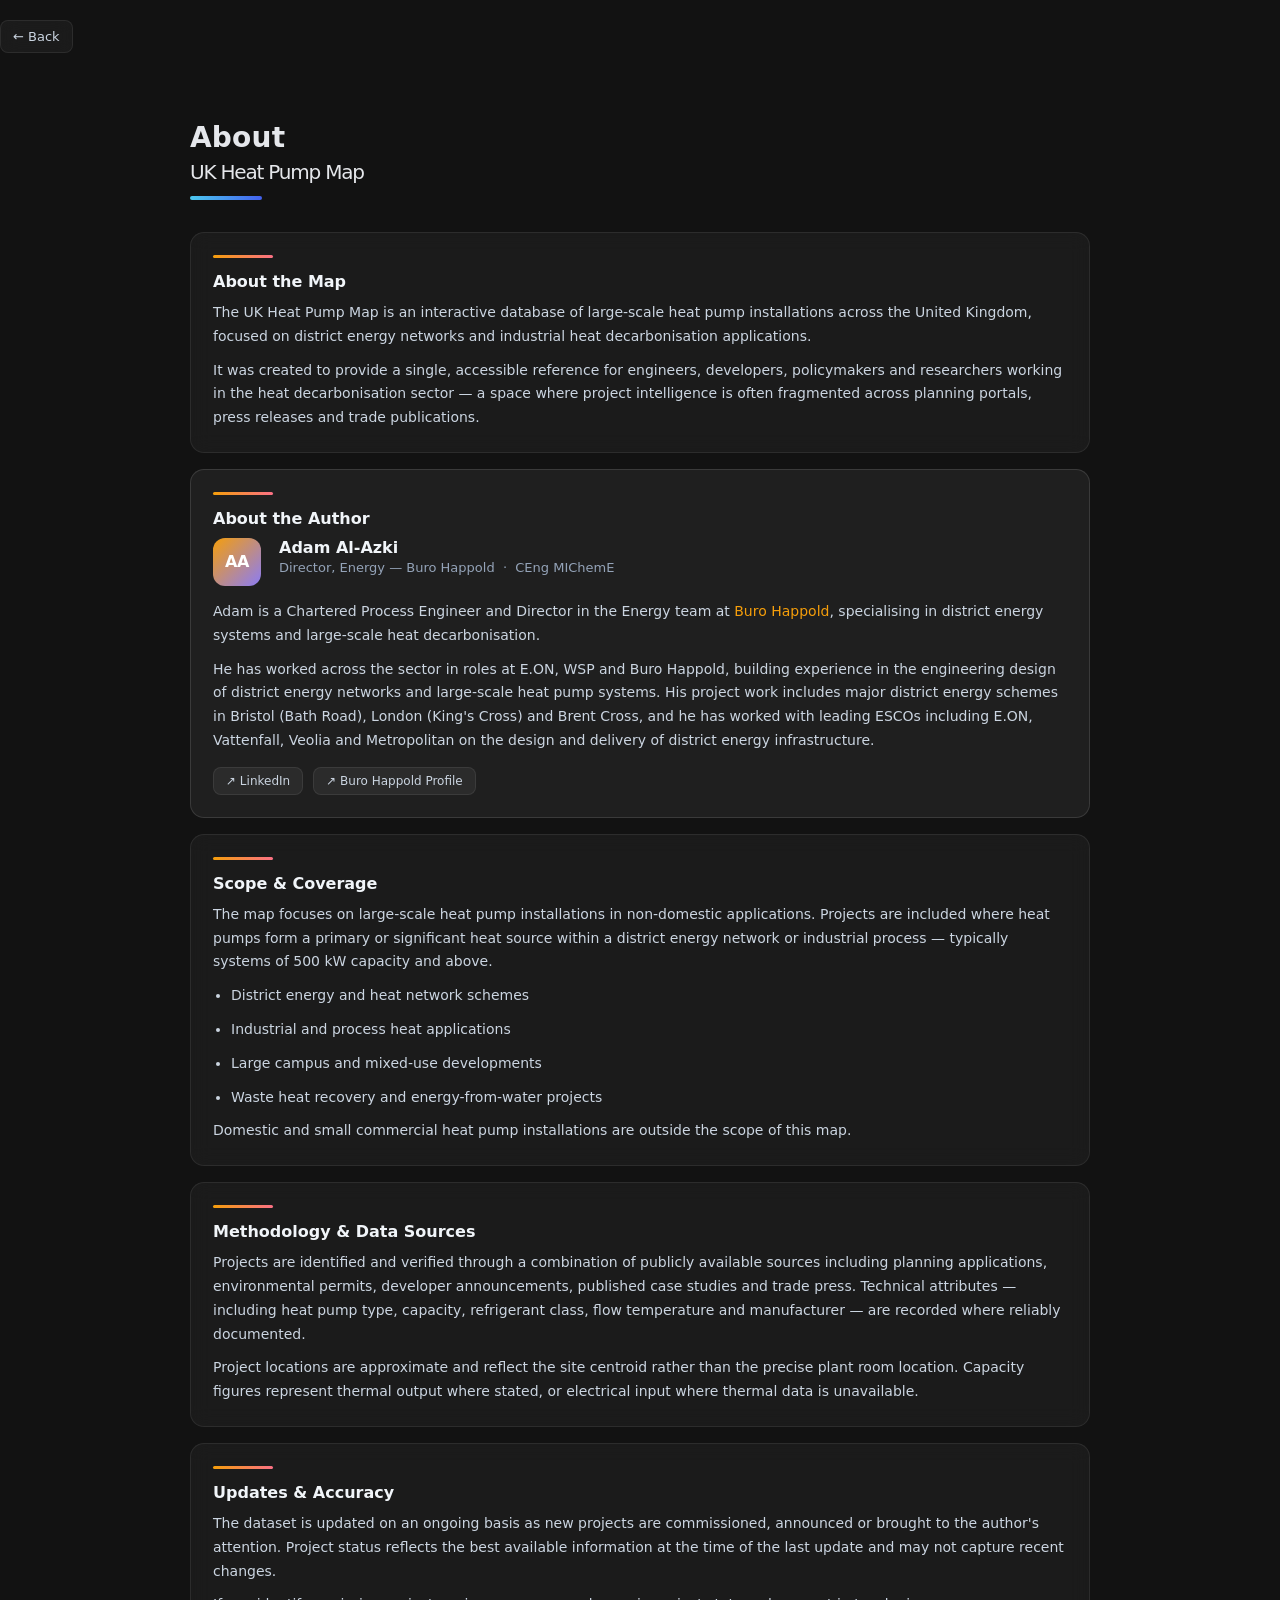
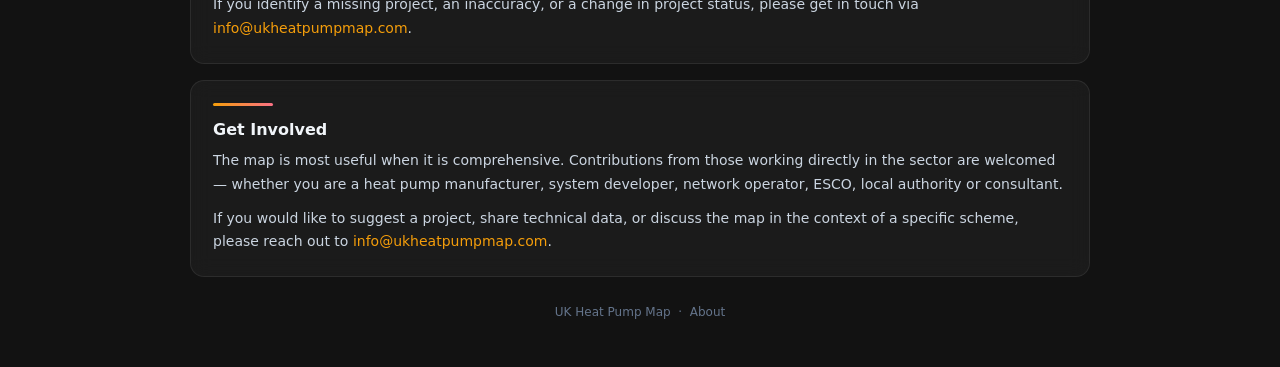
==== about.html @ 219054f7 "V1.1.9" ====
<!DOCTYPE html>
<html lang="en">
<head>
  <meta charset="UTF-8" />
  <meta name="viewport" content="width=device-width, initial-scale=1.0"/>
  <title>About | UK Heat Pump Map</title>
  <meta name="description" content="Learn about the UK Heat Pump Map, an interactive resource tracking large-scale heat pump projects for district heating and industrial decarbonisation across the UK." />

  <link rel="icon" type="image/svg+xml" href="favicon.svg">
  <link rel="stylesheet" href="style.css" />

  <style>
    body {
      margin: 0;
      font-family: system-ui, -apple-system, Segoe UI, Roboto, Arial, sans-serif;
      background: #121212;
      color: #e5e7eb;
    }

    .page {
      max-width: 900px;
      margin: 0 auto;
      padding: 48px 24px;
    }

    /* HEADER */
    .header {
      margin-bottom: 32px;
    }

    .title {
      font-size: 28px;
      font-weight: 600;
      letter-spacing: 0.2px;
      margin-bottom: 8px;
    }

    .subtitle {
      font-size: 14px;
      color: #94a3b8;
    }

    /* CARD */
    .card {
      background: rgba(255, 255, 255, 0.04);
      border: 1px solid rgba(255, 255, 255, 0.08);
      border-radius: 14px;
      padding: 22px 22px;
      margin-bottom: 16px;
      backdrop-filter: blur(10px);
      -webkit-backdrop-filter: blur(10px);
    }

    .card h2 {
      font-size: 16px;
      margin: 0 0 10px 0;
      color: #f1f5f9;
      font-weight: 600;
    }

    .card p,
    .card li {
      font-size: 14px;
      line-height: 1.7;
      color: #cbd5e1;
      margin: 0 0 10px 0;
    }

    .card p:last-child { margin-bottom: 0; }

    ul {
      padding-left: 18px;
      margin: 0;
    }

    ul li {
      margin-bottom: 6px;
    }

    /* ACCENT BAR */
    .accent {
      height: 3px;
      width: 60px;
      background: linear-gradient(90deg, #f59e0b, #fb7185);
      border-radius: 999px;
      margin-bottom: 14px;
    }

    /* AUTHOR CARD — slightly elevated */
    .card-author {
      background: rgba(255, 255, 255, 0.06);
      border-color: rgba(255, 255, 255, 0.12);
    }

    .author-meta {
      display: flex;
      align-items: flex-start;
      gap: 18px;
      margin-bottom: 14px;
    }

    .author-initials {
      width: 48px;
      height: 48px;
      border-radius: 12px;
      background: linear-gradient(135deg, #f59e0b, #8b7cf6);
      display: flex;
      align-items: center;
      justify-content: center;
      font-size: 16px;
      font-weight: 700;
      color: #fff;
      flex-shrink: 0;
      letter-spacing: -0.5px;
    }

    .author-info {
      flex: 1;
    }

    .author-name {
      font-size: 16px;
      font-weight: 600;
      color: #f1f5f9;
      margin: 0 0 3px 0;
    }

    .author-role {
      font-size: 13px;
      color: #94a3b8;
      margin: 0;
    }

    .author-links {
      display: flex;
      gap: 10px;
      margin-top: 14px;
      flex-wrap: wrap;
    }

    .author-link {
      display: inline-flex;
      align-items: center;
      gap: 6px;
      font-size: 12px;
      color: #cbd5e1;
      text-decoration: none;
      padding: 6px 12px;
      border-radius: 8px;
      background: rgba(255,255,255,0.05);
      border: 1px solid rgba(255,255,255,0.08);
      transition: all 0.2s ease;
    }

    .author-link:hover {
      background: rgba(245, 158, 11, 0.12);
      color: #f59e0b;
      border-color: rgba(245, 158, 11, 0.25);
      text-decoration: none;
    }

    /* ESCOs ROW */
    .esco-row {
      display: flex;
      flex-wrap: wrap;
      gap: 8px;
      margin-top: 10px;
    }

    .esco-tag {
      font-size: 12px;
      padding: 4px 10px;
      border-radius: 6px;
      background: rgba(255,255,255,0.05);
      border: 1px solid rgba(255,255,255,0.08);
      color: #94a3b8;
    }

    /* FOOTER */
    .footer {
      margin-top: 28px;
      font-size: 12px;
      color: #64748b;
      text-align: center;
    }

    a {
      color: #f59e0b;
      text-decoration: none;
    }

    a:hover {
      text-decoration: underline;
    }
  </style>
</head>

<body>

  <a href="javascript:history.back()" class="back-button">← Back</a>

  <div class="page">

    <!-- HEADER -->
    <div class="header">
      <div class="title">About</div>
      <h1 class="terms-title">UK Heat Pump Map</h1>
    </div>

    <!-- ABOUT THE MAP -->
    <div class="card">
      <div class="accent"></div>
      <h2>About the Map</h2>
      <p>
        The UK Heat Pump Map is an interactive database of large-scale heat pump installations
        across the United Kingdom, focused on district energy networks and industrial heat
        decarbonisation applications.
      </p>
      <p>
        It was created to provide a single, accessible reference for engineers, developers,
        policymakers and researchers working in the heat decarbonisation sector — a space where
        project intelligence is often fragmented across planning portals, press releases and
        trade publications.
      </p>
    </div>

    <!-- ABOUT THE AUTHOR -->
    <div class="card card-author">
      <div class="accent"></div>
      <h2>About the Author</h2>

      <div class="author-meta">
        <div class="author-initials">AA</div>
        <div class="author-info">
          <div class="author-name">Adam Al-Azki</div>
          <div class="author-role">Director, Energy — Buro Happold &nbsp;·&nbsp; CEng MIChemE</div>
        </div>
      </div>

      <p>
        Adam is a Chartered Process Engineer and Director in the Energy team at
        <a href="https://www.burohappold.com" target="_blank" rel="noopener">Buro Happold</a>,
        specialising in district energy systems and large-scale heat decarbonisation.
      </p>
      <p>
        He has worked across the sector in roles at E.ON, WSP and Buro Happold, building
        experience in the engineering design of district energy networks and large-scale heat
        pump systems. His project work includes major district energy schemes in Bristol
        (Bath Road), London (King's Cross) and Brent Cross, and he has worked with leading
        ESCOs including E.ON, Vattenfall, Veolia and Metropolitan on the design and delivery
        of district energy infrastructure.
      </p>

      <div class="author-links">
        <a href="https://www.linkedin.com/in/adam-al-azki-08b24923/" target="_blank" rel="noopener" class="author-link">
          ↗ LinkedIn
        </a>
        <a href="https://www.burohappold.com/people/adam-al-azki/" target="_blank" rel="noopener" class="author-link">
          ↗ Buro Happold Profile
        </a>
      </div>
    </div>

    <!-- SCOPE & COVERAGE -->
    <div class="card">
      <div class="accent"></div>
      <h2>Scope &amp; Coverage</h2>
      <p>
        The map focuses on large-scale heat pump installations in non-domestic applications.
        Projects are included where heat pumps form a primary or significant heat source within
        a district energy network or industrial process — typically systems of 500 kW capacity
        and above.
      </p>
      <ul>
        <li>District energy and heat network schemes</li>
        <li>Industrial and process heat applications</li>
        <li>Large campus and mixed-use developments</li>
        <li>Waste heat recovery and energy-from-water projects</li>
      </ul>
      <p>
        Domestic and small commercial heat pump installations are outside the scope of this map.
      </p>
    </div>

    <!-- METHODOLOGY -->
    <div class="card">
      <div class="accent"></div>
      <h2>Methodology &amp; Data Sources</h2>
      <p>
        Projects are identified and verified through a combination of publicly available sources
        including planning applications, environmental permits, developer announcements, published
        case studies and trade press. Technical attributes — including heat pump type, capacity,
        refrigerant class, flow temperature and manufacturer — are recorded where reliably
        documented.
      </p>
      <p>
        Project locations are approximate and reflect the site centroid rather than the precise
        plant room location. Capacity figures represent thermal output where stated, or electrical
        input where thermal data is unavailable.
      </p>
    </div>

    <!-- UPDATES & ACCURACY -->
    <div class="card">
      <div class="accent"></div>
      <h2>Updates &amp; Accuracy</h2>
      <p>
        The dataset is updated on an ongoing basis as new projects are commissioned, announced
        or brought to the author's attention. Project status reflects the best available
        information at the time of the last update and may not capture recent changes.
      </p>
      <p>
        If you identify a missing project, an inaccuracy, or a change in project status, please
        get in touch via <a href="mailto:info@ukheatpumpmap.com">info@ukheatpumpmap.com</a>.
      </p>
    </div>

    <!-- GET INVOLVED -->
    <div class="card">
      <div class="accent"></div>
      <h2>Get Involved</h2>
      <p>
        The map is most useful when it is comprehensive. Contributions from those working directly
        in the sector are welcomed — whether you are a heat pump manufacturer, system developer,
        network operator, ESCO, local authority or consultant.
      </p>
      <p>
        If you would like to suggest a project, share technical data, or discuss the map in the
        context of a specific scheme, please reach out to
        <a href="mailto:info@ukheatpumpmap.com">info@ukheatpumpmap.com</a>.
      </p>
    </div>

    <div class="footer">
      UK Heat Pump Map &nbsp;·&nbsp; About
    </div>

  </div>

</body>
</html>
---- style.css ----
html, body {
  margin: 0;
  height: 100%;
  font-family: Arial, sans-serif;
}

/* Map page only — prevents blank white space on scroll */
body.map-page {
  overflow: hidden;
}

/* LAYOUT */
#app {
  display: flex;
  height: 100vh;
}

/* LEFT PANEL */
#panel {
  width: 360px;

  background:
    linear-gradient(
      180deg,
      rgba(18,18,18,0.92),
      rgba(10,10,10,0.88)
    );

  backdrop-filter: blur(18px);

  color: white;

  padding: 28px 24px;

  box-sizing: border-box;

  overflow-y: auto;

  border-right: 1px solid rgba(255,255,255,0.06);

  box-shadow: 6px 0 30px rgba(0,0,0,0.35);
}

/* IMPROVED FILTER SCROLL AREA */
#filterContainer {
  margin-top: 20px;

  max-height: calc(100vh - 260px);

  overflow-y: auto;

  padding-right: 6px;
}

/* TYPOGRAPHY */
h1 {
  font-size: 34px;
  line-height: 1;
  margin: 0;
  font-weight: 700;
  letter-spacing: -1.2px;
}

h1::after {
  content: "";
  display: block;
  width: 72px;
  height: 4px;
  margin-top: 14px;
  border-radius: 999px;
  background: linear-gradient(90deg, #4cc9f0, #4361ee);
}

.subtitle {
  font-size: 14px;
  line-height: 1.5;
  opacity: 0.78;
  margin-top: 18px;
  max-width: 280px;
}

.description {
  font-size: 13px;
  line-height: 1.7;
  opacity: 0.72;
  margin-top: 24px;
  color: rgba(255,255,255,0.82);
}

/* SECTION BLOCKS */
.section {
  margin-top: 26px;
  padding: 18px;
  border-radius: 18px;
  background: rgba(255,255,255,0.04);
  border: 1px solid rgba(255,255,255,0.05);
}

.section h3 {
  font-size: 11px;
  text-transform: uppercase;
  letter-spacing: 1.6px;
  opacity: 0.6;
  margin-top: 0;
  margin-bottom: 14px;
}

/* FILTER ACCORDION (NEW) */
.filter-group {
  margin-bottom: 12px;
  border-radius: 12px;
  background: rgba(255,255,255,0.03);
  border: 1px solid rgba(255,255,255,0.05);
  overflow: hidden;
}

.filter-header {
  padding: 12px 12px;
  cursor: pointer;

  display: flex;
  justify-content: space-between;
  align-items: center;

  font-size: 12px;
  letter-spacing: 1px;
  text-transform: uppercase;

  opacity: 0.85;
}

.filter-options {
  display: none;
  padding: 8px 12px 14px 12px;
}

.filter-group.open .filter-options {
  display: block;
}

/* CHECKBOX LABELS */
label {
  display: flex;
  align-items: center;
  gap: 10px;

  font-size: 13px;
  margin-top: 8px;
  cursor: pointer;
  opacity: 0.92;
}

/* MAP */
#map {
  flex: 1;
}

/* DETAIL PANEL */
#detailPanel {
  position: absolute;

  top: 20px;
  right: 20px;
  bottom: 20px;

  width: 380px;

  background: rgba(25, 25, 25, 0.58);

  backdrop-filter: blur(18px);
  -webkit-backdrop-filter: blur(18px);

  border: 1px solid rgba(255,255,255,0.08);

  border-radius: 22px;

  box-shadow:
    0 8px 32px rgba(0,0,0,0.35),
    inset 0 1px 0 rgba(255,255,255,0.05);

  color: white;

  padding: 20px;
  box-sizing: border-box;

  overflow-y: auto;

  z-index: 2000;

  transition: transform 0.35s ease, opacity 0.35s ease;

  opacity: 1;
}

/* DETAIL PANEL STATUS ACCENT BAR */
#detailAccent {
  position: absolute;
  top: 0;
  left: 0;
  right: 0;
  height: 4px;
  border-radius: 22px 22px 0 0;
  transition: background 0.3s ease;
}

/* HIDDEN STATE — detail panel slides right then vanishes */
#detailPanel.hidden {
  transform: translateX(calc(100% + 40px));
  opacity: 0;
  pointer-events: none;
  visibility: hidden;
}

/* Backdrop toggle */
#panelToggle.hidden {
  opacity: 0 !important;
  pointer-events: none !important;
  transform: scale(0.85) !important;
}

/* DETAIL HEADER */
.detailHeader {
  display: flex;
  justify-content: space-between;
  align-items: center;
  gap: 14px;
}

.detailHeader h2 {
  flex: 1;
  margin: 0;
  min-width: 0;
}

.detail-share-btn {
  position: absolute;
  right: 10px;
  bottom: 10px;
  z-index: 2;
  border: 1px solid rgba(255,255,255,0.12);
  border-radius: 999px;
  background: rgba(18,18,18,0.72);
  backdrop-filter: blur(12px);
  -webkit-backdrop-filter: blur(12px);
  color: white;
  cursor: pointer;
  font-size: 12px;
  line-height: 1;
  padding: 8px 10px;
  transition:
    background 0.15s ease,
    border-color 0.15s ease,
    color 0.15s ease;
}

.detail-share-btn:hover,
.detail-share-btn.copied {
  background: rgba(76,201,240,0.16);
  border-color: rgba(76,201,240,0.38);
  color: white;
}

.close-btn {
  background: none;
  border: none;
  color: white;
  cursor: pointer;
  font-size: 18px;
  line-height: 1;
  padding: 6px;
}

#closeBtn {
  background: none;
  border: none;
  color: white;
  font-size: 18px;
  cursor: pointer;
}

/* IMAGE */
.detail-image-wrap {
  position: relative;
  margin-top: 12px;
}

.detail-image-wrap.no-image {
  display: flex;
  justify-content: flex-end;
}

.detail-image-wrap.no-image .detail-share-btn {
  position: static;
}

#detailImage {
  display: block;
  width: 100%;
  border-radius: 8px;
}

/* DETAIL GRID SECTION LABELS */
.detailGridLabel {
  font-size: 10px;
  text-transform: uppercase;
  letter-spacing: 1.4px;
  opacity: 0.45;
  margin-top: 16px;
  margin-bottom: 6px;
}

/* CLUSTER MARKERS */
.marker-cluster-small,
.marker-cluster-medium,
.marker-cluster-large {
  background-color: rgba(18, 18, 18, 0.5) !important;
}

.marker-cluster-small div,
.marker-cluster-medium div,
.marker-cluster-large div {
  background-color: rgba(18, 18, 18, 0.85) !important;
  color: #fff !important;
  font-weight: 700;
  font-size: 13px;
}

/* DETAIL GRID */
.detailGrid {
  display: grid;
  grid-template-columns: 1fr 1fr;
  gap: 10px;
  margin-top: 12px;
}

.detailGrid div {
  background: rgba(255,255,255,0.05);
  padding: 10px;
  border-radius: 8px;
}

input[type="checkbox"] {
  accent-color: #4cc9f0;
}

/* LEGEND */
#legend {
  position: absolute;
  bottom: 20px;
  left: 24px;
  z-index: 1500;
  border-radius: 18px;
  background: rgba(18,18,18,0.72);
  backdrop-filter: blur(18px);
  -webkit-backdrop-filter: blur(18px);
  border: 1px solid rgba(255,255,255,0.08);
  box-shadow: 0 8px 24px rgba(0,0,0,0.18);
  color: white;
  overflow: hidden;
}

/* COLLAPSED STATE */
#legendCollapsed {
  display: flex;
  flex-direction: column;
  gap: 8px;
  padding: 14px 36px 12px 14px;
  position: relative;
}

#legendExpanded {
  display: none;
}

.legend-status-row {
  display: flex;
  align-items: center;
  gap: 8px;
  font-size: 12px;
  opacity: 0.92;
  white-space: nowrap;
}

.legend-label { font-size: 12px; }

/* EXPAND ARROW */
#legendExpand {
  position: absolute;
  right: 8px;
  top: 50%;
  transform: translateY(-50%);
  background: none;
  border: none;
  color: rgba(255,255,255,0.4);
  font-size: 18px;
  line-height: 1;
  cursor: pointer;
  padding: 4px 2px;
  transition: color 0.15s ease;
}
#legendExpand:hover { color: rgba(255,255,255,0.85); }

/* EXPANDED STATE */
#legend.legend-open #legendCollapsed { display: none; }
#legend.legend-open #legendExpanded {
  display: block;
  padding: 14px 14px 10px 14px;
}

.legend-data-header,
.legend-data-row,
.legend-data-total {
  display: grid;
  grid-template-columns: 14px minmax(126px, 1fr) 34px 40px;
  gap: 0 8px;
  align-items: center;
}

.legend-data-header {
  margin-bottom: 8px;
  padding-bottom: 6px;
  border-bottom: 1px solid rgba(255,255,255,0.08);
}

.legend-data-col-head {
  font-size: 10px;
  text-transform: uppercase;
  letter-spacing: 0.8px;
  opacity: 0.5;
  text-align: right;
}

.legend-data-status-head {
  text-align: left;
}

.legend-data-row {
  margin-bottom: 7px;
}

.legend-expanded-label {
  font-size: 12px;
  line-height: 1.25;
  opacity: 0.92;
  white-space: nowrap;
}

.legend-data-val {
  text-align: right;
  font-size: 12px;
  font-variant-numeric: tabular-nums;
  opacity: 0.9;
}

.legend-data-total {
  margin-top: 8px;
  padding-top: 8px;
  border-top: 1px solid rgba(255,255,255,0.08);
  font-weight: 600;
}

.legend-data-total-label {
  grid-column: 1 / 3;
  font-size: 10px;
  text-transform: uppercase;
  letter-spacing: 0.8px;
  opacity: 0.5;
}

#legendCollapse {
  display: flex;
  align-items: center;
  justify-content: center;
  width: 100%;
  margin-top: 8px;
  background: none;
  border: none;
  color: rgba(255,255,255,0.3);
  font-size: 16px;
  cursor: pointer;
  padding: 2px 0;
  line-height: 1;
  transition: color 0.15s ease;
}
#legendCollapse:hover { color: rgba(255,255,255,0.7); }

/* Keep legend-dot for both states */
.legend-dot {
  width: 12px;
  height: 12px;
  border-radius: 50%;
  display: inline-block;
  flex-shrink: 0;
  box-shadow: 0 0 10px rgba(255,255,255,0.12);
}

/* Reset button in left panel */
.reset-btn-panel {
  display: block;
  width: 100%;
  margin-top: 10px;
  padding: 7px 10px;
  border-radius: 8px;
  border: 1px solid rgba(255,255,255,0.08);
  background: rgba(255,255,255,0.03);
  color: #94a3b8;
  font-size: 11px;
  text-transform: uppercase;
  letter-spacing: 1px;
  cursor: pointer;
  transition: all 0.2s ease;
}
.reset-btn-panel:hover {
  background: rgba(245,158,11,0.10);
  color: #f59e0b;
  border-color: rgba(245,158,11,0.25);
}

/* STATUS COLOURS — operational=orange, construction=purple, planned=blue */
.legend-dot.operational {
  background: #f59e0b;
}

.legend-dot.construction {
  background: #8b7cf6;
}

.legend-dot.planned {
  background: #4cc9f0;
}

/* LEAFLET POPUP STYLING */
.leaflet-popup-content-wrapper {
  background: transparent !important;
  box-shadow: none !important;
  padding: 0 !important;
  border-radius: 0 !important;
}

.leaflet-popup-content {
  margin: 0 !important;
}

/* MAIN CARD */
.popupCard {
  position: relative;

  width: 240px;

  background: rgba(18, 18, 18, 0.78);
  backdrop-filter: blur(18px);
  -webkit-backdrop-filter: blur(18px);

  border: 1px solid rgba(255,255,255,0.08);
  border-radius: 16px;

  overflow: hidden;

  color: white;
  font-family: Arial, sans-serif;
}

/* LEFT ACCENT STRIP */
.popupAccent {
  position: absolute;
  left: 0;
  top: 0;
  bottom: 0;

  width: 4px;
}

/* STATUS COLOURS — operational=orange, construction=purple, planned=blue */
.status-operational {
  background: #f59e0b;
}

.status-under-construction {
  background: #8b7cf6;
}

.status-planned {
  background: #4cc9f0;
}

/* CONTENT WRAPPER */
.popupContent {
  padding: 12px 12px 10px 14px;
}

/* TITLE */
.popupHeader {
  font-size: 13px;
  font-weight: 600;

  margin-bottom: 10px;

  padding-left: 6px;
}

/* META GRID */
.popupMeta {
  display: grid;
  gap: 6px;

  font-size: 11px;

  margin-bottom: 10px;

  opacity: 0.9;
}

.popupMeta div {
  display: flex;
  justify-content: space-between;

  gap: 10px;
}

.popupMeta span:first-child {
  opacity: 0.6;
}

/* BUTTON */
.popupButton {
  width: 100%;

  padding: 8px 10px;

  border-radius: 10px;

  border: 1px solid rgba(255,255,255,0.12);

  background: rgba(255,255,255,0.06);

  color: white;

  font-size: 12px;

  cursor: pointer;

  transition: all 0.2s ease;
}

.popupButton:hover {
  background: rgba(255,255,255,0.14);
  transform: translateY(-1px);
}

#footerDisclaimer {
  margin-top: 20px;
  font-size: 11px;
  line-height: 1.4;

  color: #475569; /* darker, readable slate tone */

  padding-top: 12px;
  border-top: 1px solid rgba(100, 116, 139, 0.25);

  opacity: 0.9;
}

.terms-link {
  font-size: 12px;
  color: #94a3b8;
  text-decoration: none;
  margin-top: 12px;
  display: inline-block;
}


.terms-button {
  display: inline-block;
  font-size: 12px;
  color: #cbd5e1;
  text-decoration: none;
  padding: 6px 10px;
  border-radius: 6px;
  background: rgba(255,255,255,0.04);
  transition: all 0.2s ease;
}

.terms-button:hover {
  background: rgba(245, 158, 11, 0.15);
  color: #f59e0b;
}

/* Hidden state */
.terms-title {
  font-size: 20px; /* adjust as needed */
  font-weight: 400;
}

/* Overlay */
.modal {
  position: fixed;
  inset: 0;

  display: flex;
  align-items: center;
  justify-content: center;

  background: rgba(0, 0, 0, 0.6);

  backdrop-filter: blur(6px);
  -webkit-backdrop-filter: blur(6px);

  z-index: 5000; /* above panel backdrop (2500) and panel (3000) */
}

/* Hidden state */
.modal.hidden {
  display: none;
}

/* Glass modal box */
.modal-content {
  position: relative;

  width: 420px;
  max-width: 90%;

  padding: 22px 20px;

  border-radius: 18px;

  background: rgba(25, 25, 25, 0.72);
  backdrop-filter: blur(18px);
  -webkit-backdrop-filter: blur(18px);

  border: 1px solid rgba(255, 255, 255, 0.08);

  box-shadow:
    0 10px 40px rgba(0, 0, 0, 0.45),
    inset 0 1px 0 rgba(255, 255, 255, 0.05);

  color: #e5e7eb;

  font-size: 14px;
  line-height: 1.6;
}

/* Title */
.modal-content h2 {
  margin: 0 0 12px 0;

  font-size: 18px;
  font-weight: 600;

  letter-spacing: -0.3px;

  color: #ffffff;
}

/* Close button (FIXED VISIBILITY) */
.close-btn {
  position: absolute;
  top: 10px;
  right: 10px;

  width: 32px;
  height: 32px;

  display: flex;
  align-items: center;
  justify-content: center;

  border-radius: 8px;

  background: rgba(255, 255, 255, 0.08);
  border: 1px solid rgba(255, 255, 255, 0.12);

  color: #ffffff;

  font-size: 18px;
  font-weight: 300;

  cursor: pointer;

  transition: all 0.2s ease;
}

.close-btn:hover {
  background: rgba(255, 255, 255, 0.16);
  transform: scale(1.05);
}

/* Modal text */
.modal-content p {
  margin: 10px 0;
  color: rgba(229, 231, 235, 0.85);
}

/* Email link */
.modal-content a {
  color: #4cc9f0;
  text-decoration: none;
}

.modal-content a:hover {
  text-decoration: underline;
}

.panel-footer {
  display: flex;
  gap: 10px;

  margin-top: 20px;
  padding-top: 12px;

  border-top: 1px solid rgba(255,255,255,0.08);

  justify-content: flex-start;
  align-items: center;
}

#panel {
  display: flex;
  flex-direction: column;
}

#app.blurred {
  filter: blur(3px) brightness(0.8);
  transition: 0.2s ease;
}

.back-button {
  display: inline-block;

  margin: 20px 0;

  padding: 8px 12px;

  font-size: 13px;

  color: #cbd5e1;
  text-decoration: none;

  background: rgba(255,255,255,0.04);
  border: 1px solid rgba(255,255,255,0.08);

  border-radius: 8px;

  backdrop-filter: blur(10px);

  transition: all 0.2s ease;
}

.back-button:hover {
  background: rgba(245, 158, 11, 0.15);
  color: #f59e0b;
}

/* CUSTOM GLASS MARKERS */
.marker-glass-outer {
  width: 28px;
  height: 28px;
  border-radius: 50%;
  background: rgba(18, 18, 18, 0.72);
  border: 1.5px solid rgba(255,255,255,0.15);
  backdrop-filter: blur(8px);
  -webkit-backdrop-filter: blur(8px);
  display: flex;
  align-items: center;
  justify-content: center;
  box-shadow: 0 2px 12px rgba(0,0,0,0.35);
  transition: transform 0.15s ease, box-shadow 0.15s ease;
}

.marker-glass-outer:hover {
  transform: scale(1.2);
}

.marker-glass-outer.operational {
  box-shadow: 0 2px 12px rgba(0,0,0,0.35), 0 0 10px rgba(245,158,11,0.35);
  border-color: rgba(245,158,11,0.35);
}

.marker-glass-outer.under-construction {
  box-shadow: 0 2px 12px rgba(0,0,0,0.35), 0 0 10px rgba(139,124,246,0.35);
  border-color: rgba(139,124,246,0.35);
}

.marker-glass-outer.planned {
  box-shadow: 0 2px 12px rgba(0,0,0,0.35), 0 0 10px rgba(76,201,240,0.35);
  border-color: rgba(76,201,240,0.35);
}

.marker-glass-outer.feasibility {
  box-shadow: 0 2px 12px rgba(0,0,0,0.35), 0 0 10px rgba(100,116,139,0.35);
  border-color: rgba(100,116,139,0.35);
}

.marker-glass-dot {
  width: 10px;
  height: 10px;
  border-radius: 50%;
}

/* CLUSTER GLASS MARKER — same style, neutral white/grey */
.marker-cluster-glass {
  width: 28px;
  height: 28px;
  border-radius: 50%;
  background: rgba(18, 18, 18, 0.72);
  border: 1.5px solid rgba(255,255,255,0.35);
  backdrop-filter: blur(8px);
  -webkit-backdrop-filter: blur(8px);
  display: flex;
  align-items: center;
  justify-content: center;
  box-shadow: 0 2px 12px rgba(0,0,0,0.35), 0 0 10px rgba(255,255,255,0.12);
  transition: transform 0.15s ease;
  color: rgba(255,255,255,0.85);
  font-family: Arial, sans-serif;
  font-size: 11px;
  font-weight: 700;
  letter-spacing: -0.3px;
}

.marker-cluster-glass:hover {
  transform: scale(1.2);
}

/* Suppress default markercluster background styles */
.marker-cluster-small,
.marker-cluster-medium,
.marker-cluster-large,
.marker-cluster-small div,
.marker-cluster-medium div,
.marker-cluster-large div {
  background: transparent !important;
  box-shadow: none !important;
}

/* =========================================
   MAP SEARCH
   ========================================= */

#mapSearch {
  position: absolute;
  top: 20px;
  left: 50%;
  transform: translateX(-50%);
  width: 320px;
  z-index: 1500;
  display: flex;
  flex-direction: column;
  gap: 6px;
}

#mapSearchInputWrap {
  display: flex;
  align-items: center;
  gap: 8px;
  background: rgba(18, 18, 18, 0.72);
  backdrop-filter: blur(18px);
  -webkit-backdrop-filter: blur(18px);
  border: 1px solid rgba(255,255,255,0.10);
  border-radius: 14px;
  padding: 10px 14px;
  box-shadow: 0 4px 20px rgba(0,0,0,0.3);
  transition: border-color 0.2s ease;
}

#mapSearchInputWrap:focus-within {
  border-color: rgba(255,255,255,0.22);
}

#mapSearchIcon {
  font-size: 16px;
  opacity: 0.45;
  flex-shrink: 0;
  line-height: 1;
}

#mapSearchInput {
  flex: 1;
  background: transparent;
  border: none;
  outline: none;
  color: #ffffff;
  font-size: 16px; /* 16px prevents iOS auto-zoom on focus */
  font-family: Arial, sans-serif;
}

#mapSearchInput::placeholder {
  color: rgba(255,255,255,0.35);
}

#mapSearchClear {
  background: none;
  border: none;
  color: rgba(255,255,255,0.4);
  font-size: 18px;
  cursor: pointer;
  line-height: 1;
  padding: 0;
  flex-shrink: 0;
  transition: color 0.15s ease;
}

#mapSearchClear:hover {
  color: rgba(255,255,255,0.8);
}

#mapSearchResults {
  border-radius: 14px;
  overflow: hidden;
  background: rgba(18, 18, 18, 0.82);
  backdrop-filter: blur(18px);
  -webkit-backdrop-filter: blur(18px);
  border: 1px solid rgba(255,255,255,0.08);
  box-shadow: 0 8px 24px rgba(0,0,0,0.35);
  display: none;
}

.search-result-item {
  display: flex;
  justify-content: space-between;
  align-items: center;
  padding: 10px 14px;
  cursor: pointer;
  border-bottom: 1px solid rgba(255,255,255,0.05);
  transition: background 0.15s ease;
  gap: 10px;
}

.search-result-item:last-child {
  border-bottom: none;
}

.search-result-item:hover,
.search-result-item.active {
  background: rgba(255,255,255,0.06);
}

.search-result-name {
  font-size: 13px;
  color: #ffffff;
  font-weight: 500;
  white-space: nowrap;
  overflow: hidden;
  text-overflow: ellipsis;
}

.search-result-name em {
  color: #f59e0b;
  font-style: normal;
}

.search-result-meta {
  font-size: 11px;
  color: rgba(255,255,255,0.4);
  white-space: nowrap;
  flex-shrink: 0;
}

.search-no-results {
  padding: 12px 14px;
  font-size: 13px;
  color: rgba(255,255,255,0.35);
}

/* =========================================
   MOBILE TOGGLE BUTTON
   ========================================= */

#panelToggle {
  display: none; /* hidden on desktop */
}

/* =========================================
   MOBILE LAYOUT
   ========================================= */

@media (max-width: 768px) {

  /* Pin app and map to exact viewport — prevents any layout shift */
  #app {
    position: fixed;
    inset: 0;
    flex-direction: column;
    height: auto;
  }

  #map {
    position: fixed;
    inset: 0;
    width: 100%;
    height: 100%;
    flex: none;
  }

  /* Panel slides in from the left as an overlay */
  #panel {
    position: fixed;
    top: 0;
    left: 0;
    bottom: 0;
    width: 300px;
    max-width: 85vw;
    z-index: 3000;
    transform: translateX(0);
    transition: transform 0.32s cubic-bezier(0.4, 0, 0.2, 1);
    box-shadow: 8px 0 40px rgba(0, 0, 0, 0.5);
    overscroll-behavior: contain;
    touch-action: pan-y;
  }

  #panel.panel-collapsed {
    transform: translateX(-100%);
  }

  /* Hamburger */
  #panelToggle {
    display: flex;
    align-items: center;
    justify-content: center;
    position: fixed;
    top: 10px;
    left: 10px;
    z-index: 4000;
    width: 40px;
    height: 40px;
    border-radius: 10px;
    background: rgba(18, 18, 18, 0.82);
    backdrop-filter: blur(14px);
    -webkit-backdrop-filter: blur(14px);
    border: 1px solid rgba(255, 255, 255, 0.1);
    box-shadow: 0 4px 16px rgba(0, 0, 0, 0.35);
    color: #ffffff;
    font-size: 18px;
    cursor: pointer;
    transition: background 0.2s ease, opacity 0.2s ease, transform 0.2s ease;
  }

  #panelToggle:hover { background: rgba(40, 40, 40, 0.92); }

  #panelToggle.hidden {
    opacity: 0;
    pointer-events: none;
    transform: scale(0.85);
  }

  /* Backdrop */
  #panelBackdrop {
    display: block;
    position: fixed;
    inset: 0;
    z-index: 2500;
    background: rgba(0, 0, 0, 0.45);
    opacity: 1;
    transition: opacity 0.32s ease;
  }

  #panelBackdrop.backdrop-hidden {
    opacity: 0;
    pointer-events: none;
  }

  /* Detail panel — fixed bottom sheet */
  #detailPanel {
    position: fixed;
    left: 0;
    right: 0;
    width: 100%;
    top: auto;
    bottom: 0;
    max-height: 50vh;
    border-bottom-left-radius: 0;
    border-bottom-right-radius: 0;
    border-left: none;
    border-right: none;
    z-index: 3500;
    overflow-y: auto;
  }

  #detailAccent { border-radius: 0; }

  /* Full-screen detail — sits above everything including hamburger */
  #detailPanel.detail-fullscreen {
    position: fixed;
    top: 0;
    left: 0;
    right: 0;
    bottom: 0;
    width: 100%;
    max-height: 100%;
    border-radius: 0;
    z-index: 5500;
    overflow-y: auto;
  }

  /* Legend — collapsed to button only, top right */
  /* Legend — glass panel, top right, same structure as desktop but fixed */
  #legend {
    position: fixed;
    top: 10px;
    right: 10px;
    bottom: auto;
    left: auto;
    z-index: 4000;
    /* collapsed: show just the status rows + arrow */
    overflow: hidden;
  }

  #legendCollapsed {
    padding: 10px 34px 10px 12px;
    gap: 6px;
  }

  #legendExpanded {
    min-width: 0;
  }

  .legend-data-header,
  .legend-data-row,
  .legend-data-total {
    grid-template-columns: 12px 112px 30px 38px;
    gap: 0 6px;
  }

  .legend-expanded-label,
  .legend-data-val {
    font-size: 11px;
  }

  .legend-data-col-head,
  .legend-data-total-label {
    font-size: 9px;
  }

  /* Search — fixed to bottom, results above input */
  #mapSearch {
    position: fixed;
    top: auto;
    bottom: 16px;
    left: 10px;
    right: 10px;
    width: auto;
    transform: none;
    z-index: 3600;
    flex-direction: column; /* results div is first in DOM, so sits above */
    gap: 6px;
  }

  /* Results sit above bar naturally since they come first in DOM */
  #mapSearchResults {
    /* no overrides needed — normal flow within flex column */
  }
}
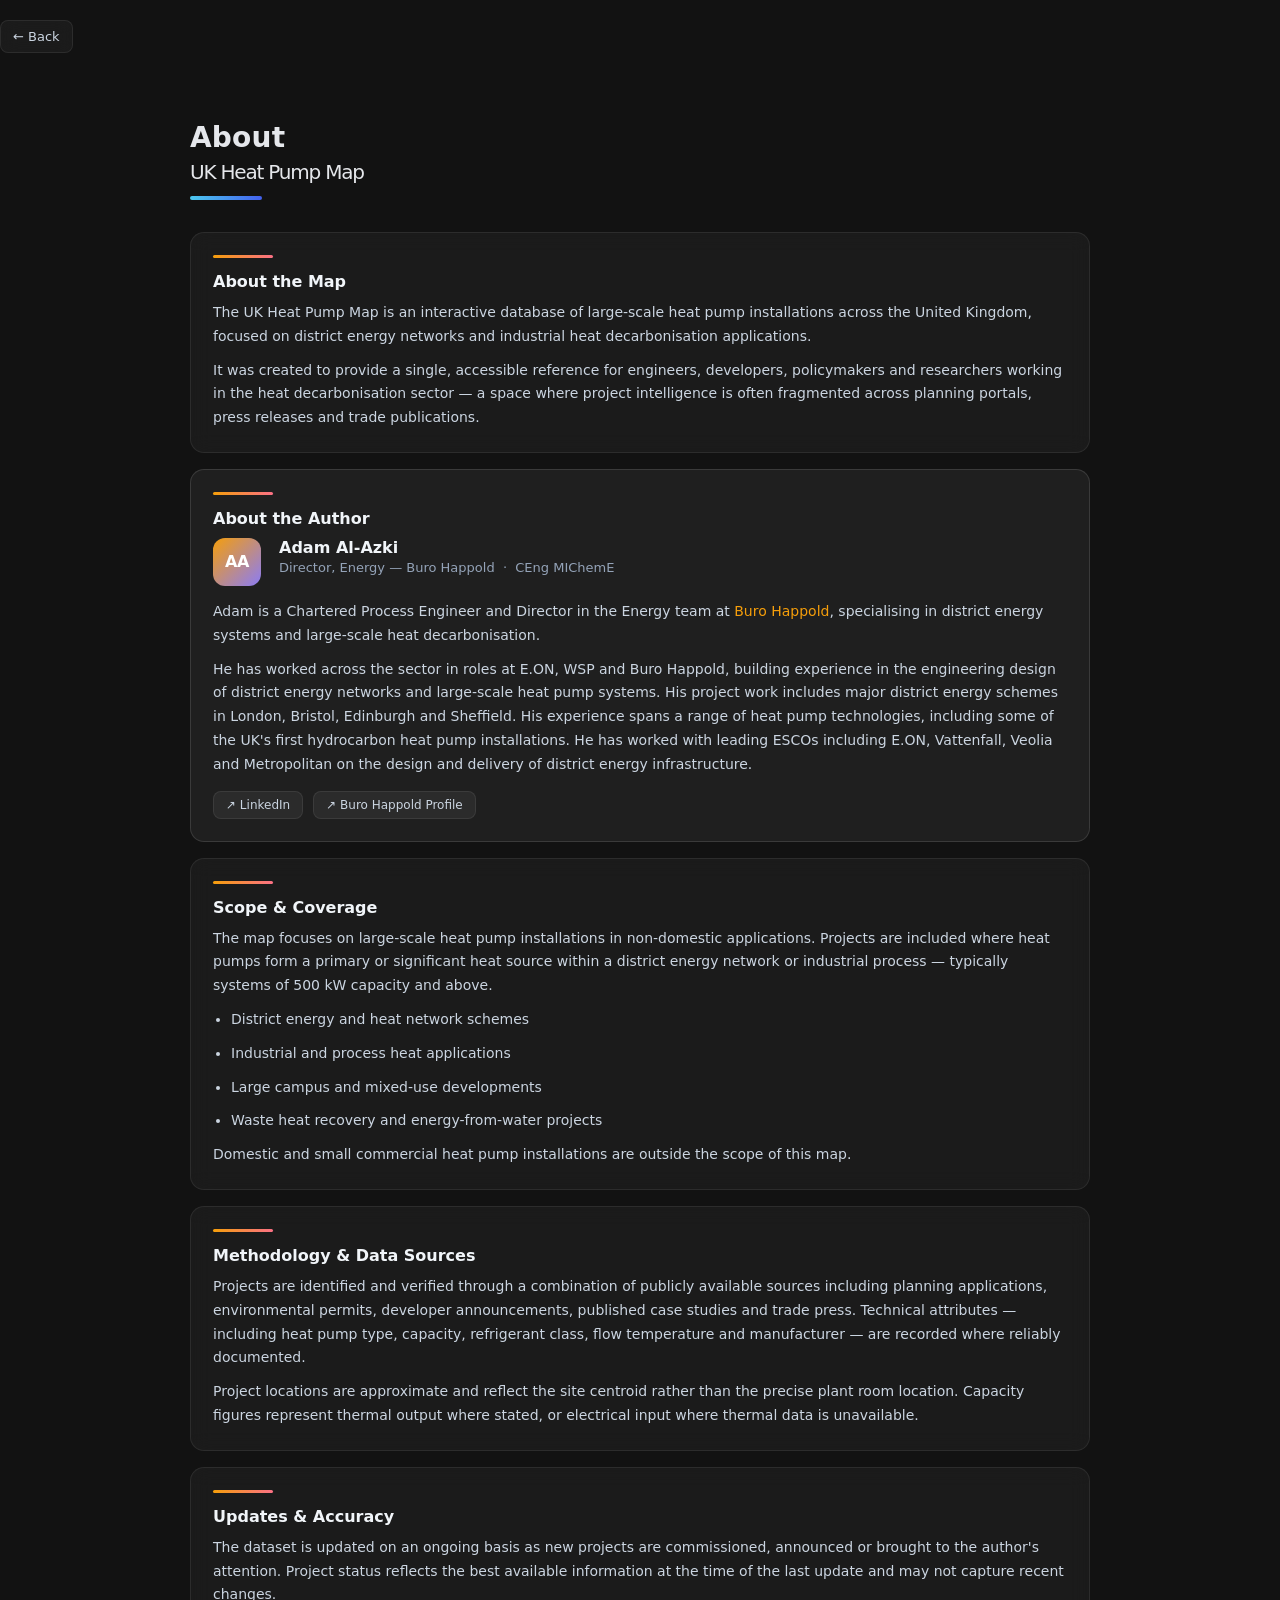
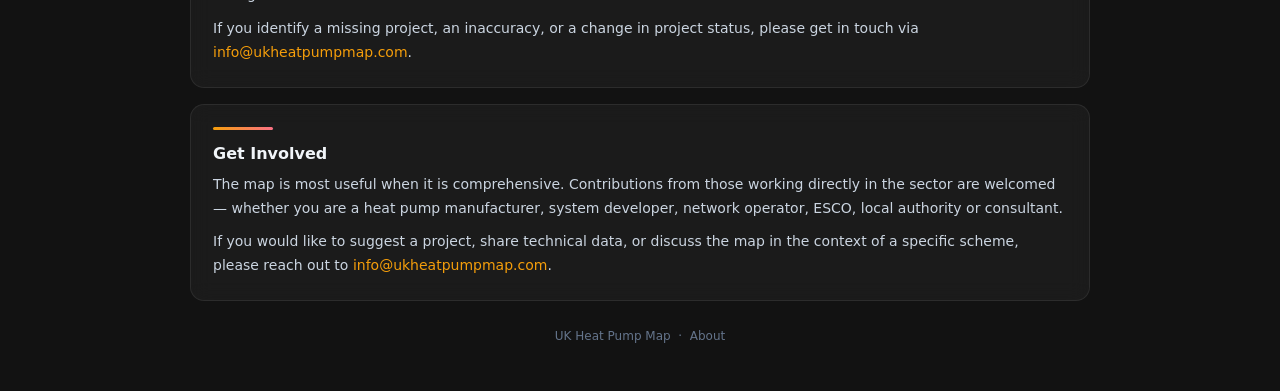
==== commit 72e8a202: "V1.2.6" ====
--- a/about.html
+++ b/about.html
@@ -7,6 +7,14 @@
   <meta name="description" content="Learn about the UK Heat Pump Map, an interactive resource tracking large-scale heat pump projects for district heating and industrial decarbonisation across the UK." />
 
   <link rel="icon" type="image/svg+xml" href="favicon.svg">
+  <link rel="icon" type="image/png" href="favicon.png">
+  <link rel="shortcut icon" href="favicon.png">
+  <link rel="apple-touch-icon" href="favicon.png">
+  <link rel="canonical" href="https://www.ukheatpumpmap.com/about.html" />
+  <meta property="og:title" content="About | UK Heat Pump Map" />
+  <meta property="og:description" content="Learn about the UK Heat Pump Map, an interactive resource tracking large-scale heat pump projects for district energy and industrial decarbonisation across the UK." />
+  <meta property="og:url" content="https://www.ukheatpumpmap.com/about.html" />
+  <meta property="og:type" content="website" />
   <link rel="stylesheet" href="style.css" />
 
   <style>
@@ -245,8 +253,9 @@
       <p>
         He has worked across the sector in roles at E.ON, WSP and Buro Happold, building
         experience in the engineering design of district energy networks and large-scale heat
-        pump systems. His project work includes major district energy schemes in Bristol
-        (Bath Road), London (King's Cross) and Brent Cross, and he has worked with leading
+        pump systems. His project work includes major district energy schemes in London, Bristol, Edinburgh
+        and Sheffield. His experience spans a range of heat pump technologies, including some of the UK's
+        first hydrocarbon heat pump installations. He has worked with leading
         ESCOs including E.ON, Vattenfall, Veolia and Metropolitan on the design and delivery
         of district energy infrastructure.
       </p>
--- a/style.css
+++ b/style.css
@@ -30,7 +30,7 @@
 
   color: white;
 
-  padding: 28px 24px;
+  padding: 0;
 
   box-sizing: border-box;
 
@@ -39,6 +39,100 @@
   border-right: 1px solid rgba(255,255,255,0.06);
 
   box-shadow: 6px 0 30px rgba(0,0,0,0.35);
+}
+
+.panel-content {
+  flex: 1;
+  min-width: 0;
+  padding: 28px 24px 28px 20px;
+  overflow-y: auto;
+}
+
+.side-nav {
+  width: 56px;
+  padding: 18px 8px;
+  box-sizing: border-box;
+  display: flex;
+  flex-direction: column;
+  align-items: center;
+  gap: 8px;
+  border-right: 1px solid rgba(255,255,255,0.07);
+  background: rgba(0,0,0,0.18);
+  flex-shrink: 0;
+}
+
+.side-nav-link {
+  position: relative;
+  width: 38px;
+  height: 38px;
+  display: flex;
+  align-items: center;
+  justify-content: center;
+  border-radius: 10px;
+  border: 1px solid transparent;
+  color: rgba(226,232,240,0.74);
+  background: transparent;
+  cursor: pointer;
+  text-decoration: none;
+  transition: background 0.18s ease, border-color 0.18s ease, color 0.18s ease, transform 0.18s ease;
+}
+
+.side-nav-link svg {
+  width: 19px;
+  height: 19px;
+  fill: none;
+  stroke: currentColor;
+  stroke-width: 1.8;
+  stroke-linecap: round;
+  stroke-linejoin: round;
+}
+
+.side-nav-link span {
+  position: absolute;
+  left: calc(100% + 10px);
+  top: 50%;
+  transform: translateY(-50%) translateX(-4px);
+  opacity: 0;
+  pointer-events: none;
+  white-space: nowrap;
+  padding: 6px 8px;
+  border-radius: 8px;
+  background: rgba(12,12,12,0.92);
+  border: 1px solid rgba(255,255,255,0.1);
+  color: #e5e7eb;
+  font-size: 12px;
+  box-shadow: 0 8px 20px rgba(0,0,0,0.28);
+  z-index: 10;
+  transition: opacity 0.16s ease, transform 0.16s ease;
+}
+
+.side-nav-link:hover,
+.side-nav-link:focus-visible,
+.side-nav-link.is-active {
+  background: rgba(255,255,255,0.07);
+  border-color: rgba(255,255,255,0.1);
+  color: #ffffff;
+}
+
+.side-nav-link.is-active {
+  box-shadow: inset 3px 0 0 #4cc9f0;
+}
+
+.side-nav-link.search-open {
+  background: rgba(76, 201, 240, 0.1);
+  border-color: rgba(76, 201, 240, 0.28);
+  color: #4cc9f0;
+}
+
+.side-nav-link:hover span,
+.side-nav-link:focus-visible span {
+  opacity: 1;
+  transform: translateY(-50%) translateX(0);
+}
+
+.side-nav-button {
+  font: inherit;
+  padding: 0;
 }
 
 /* IMPROVED FILTER SCROLL AREA */
@@ -816,7 +910,7 @@
 
 #panel {
   display: flex;
-  flex-direction: column;
+  flex-direction: row;
 }
 
 #app.blurred {
@@ -940,13 +1034,25 @@
 #mapSearch {
   position: absolute;
   top: 20px;
-  left: 50%;
-  transform: translateX(-50%);
+  left: 376px; /* panel width (360) + sidebar (56) + gap (16) → anchored to panel right edge */
   width: 320px;
   z-index: 1500;
   display: flex;
   flex-direction: column;
   gap: 6px;
+  /* Animate in/out */
+  opacity: 1;
+  transform: translateY(0) scale(1);
+  transform-origin: top left;
+  transition: opacity 0.18s ease, transform 0.18s ease, visibility 0.18s;
+  visibility: visible;
+}
+
+#mapSearch.search-hidden {
+  opacity: 0;
+  transform: translateY(-6px) scale(0.97);
+  visibility: hidden;
+  pointer-events: none;
 }
 
 #mapSearchInputWrap {
@@ -1070,6 +1176,11 @@
   display: none; /* hidden on desktop */
 }
 
+/* Mobile search toggle — hidden on desktop */
+#mobileSearchToggle {
+  display: none;
+}
+
 /* =========================================
    MOBILE LAYOUT
    ========================================= */
@@ -1098,7 +1209,7 @@
     top: 0;
     left: 0;
     bottom: 0;
-    width: 300px;
+    width: 320px;
     max-width: 85vw;
     z-index: 3000;
     transform: translateX(0);
@@ -1106,6 +1217,24 @@
     box-shadow: 8px 0 40px rgba(0, 0, 0, 0.5);
     overscroll-behavior: contain;
     touch-action: pan-y;
+  }
+
+  .panel-content {
+    padding: 24px 20px 24px 16px;
+  }
+
+  .side-nav {
+    width: 52px;
+    padding: 16px 7px;
+  }
+
+  .side-nav-link {
+    width: 36px;
+    height: 36px;
+  }
+
+  .side-nav-link span {
+    display: none;
   }
 
   #panel.panel-collapsed {
@@ -1240,13 +1369,58 @@
     right: 10px;
     width: auto;
     transform: none;
+    transform-origin: bottom center;
     z-index: 3600;
-    flex-direction: column; /* results div is first in DOM, so sits above */
+    flex-direction: column;
     gap: 6px;
   }
 
-  /* Results sit above bar naturally since they come first in DOM */
-  #mapSearchResults {
-    /* no overrides needed — normal flow within flex column */
-  }
-}
+  #mapSearch.search-hidden {
+    opacity: 0;
+    transform: translateY(6px) scale(0.97);
+    visibility: hidden;
+    pointer-events: none;
+  }
+
+  /* Search nav button not needed on mobile — mobileSearchToggle handles it */
+  #searchNavBtn {
+    display: none;
+  }
+
+  /* Mobile search toggle button */
+  #mobileSearchToggle {
+    display: flex;
+    align-items: center;
+    justify-content: center;
+    position: fixed;
+    top: 58px; /* below hamburger (10px top + 40px height + 8px gap) */
+    left: 10px;
+    z-index: 4000;
+    width: 40px;
+    height: 40px;
+    border-radius: 10px;
+    background: rgba(18, 18, 18, 0.82);
+    backdrop-filter: blur(14px);
+    -webkit-backdrop-filter: blur(14px);
+    border: 1px solid rgba(255, 255, 255, 0.1);
+    box-shadow: 0 4px 16px rgba(0, 0, 0, 0.35);
+    color: #ffffff;
+    cursor: pointer;
+    transition: background 0.2s ease, border-color 0.2s ease;
+  }
+
+  #mobileSearchToggle:hover {
+    background: rgba(40, 40, 40, 0.92);
+  }
+
+  #mobileSearchToggle.search-active {
+    background: rgba(76, 201, 240, 0.12);
+    border-color: rgba(76, 201, 240, 0.35);
+  }
+
+  #mobileSearchToggle.hidden {
+    opacity: 0;
+    pointer-events: none;
+    transform: scale(0.85);
+  }
+}
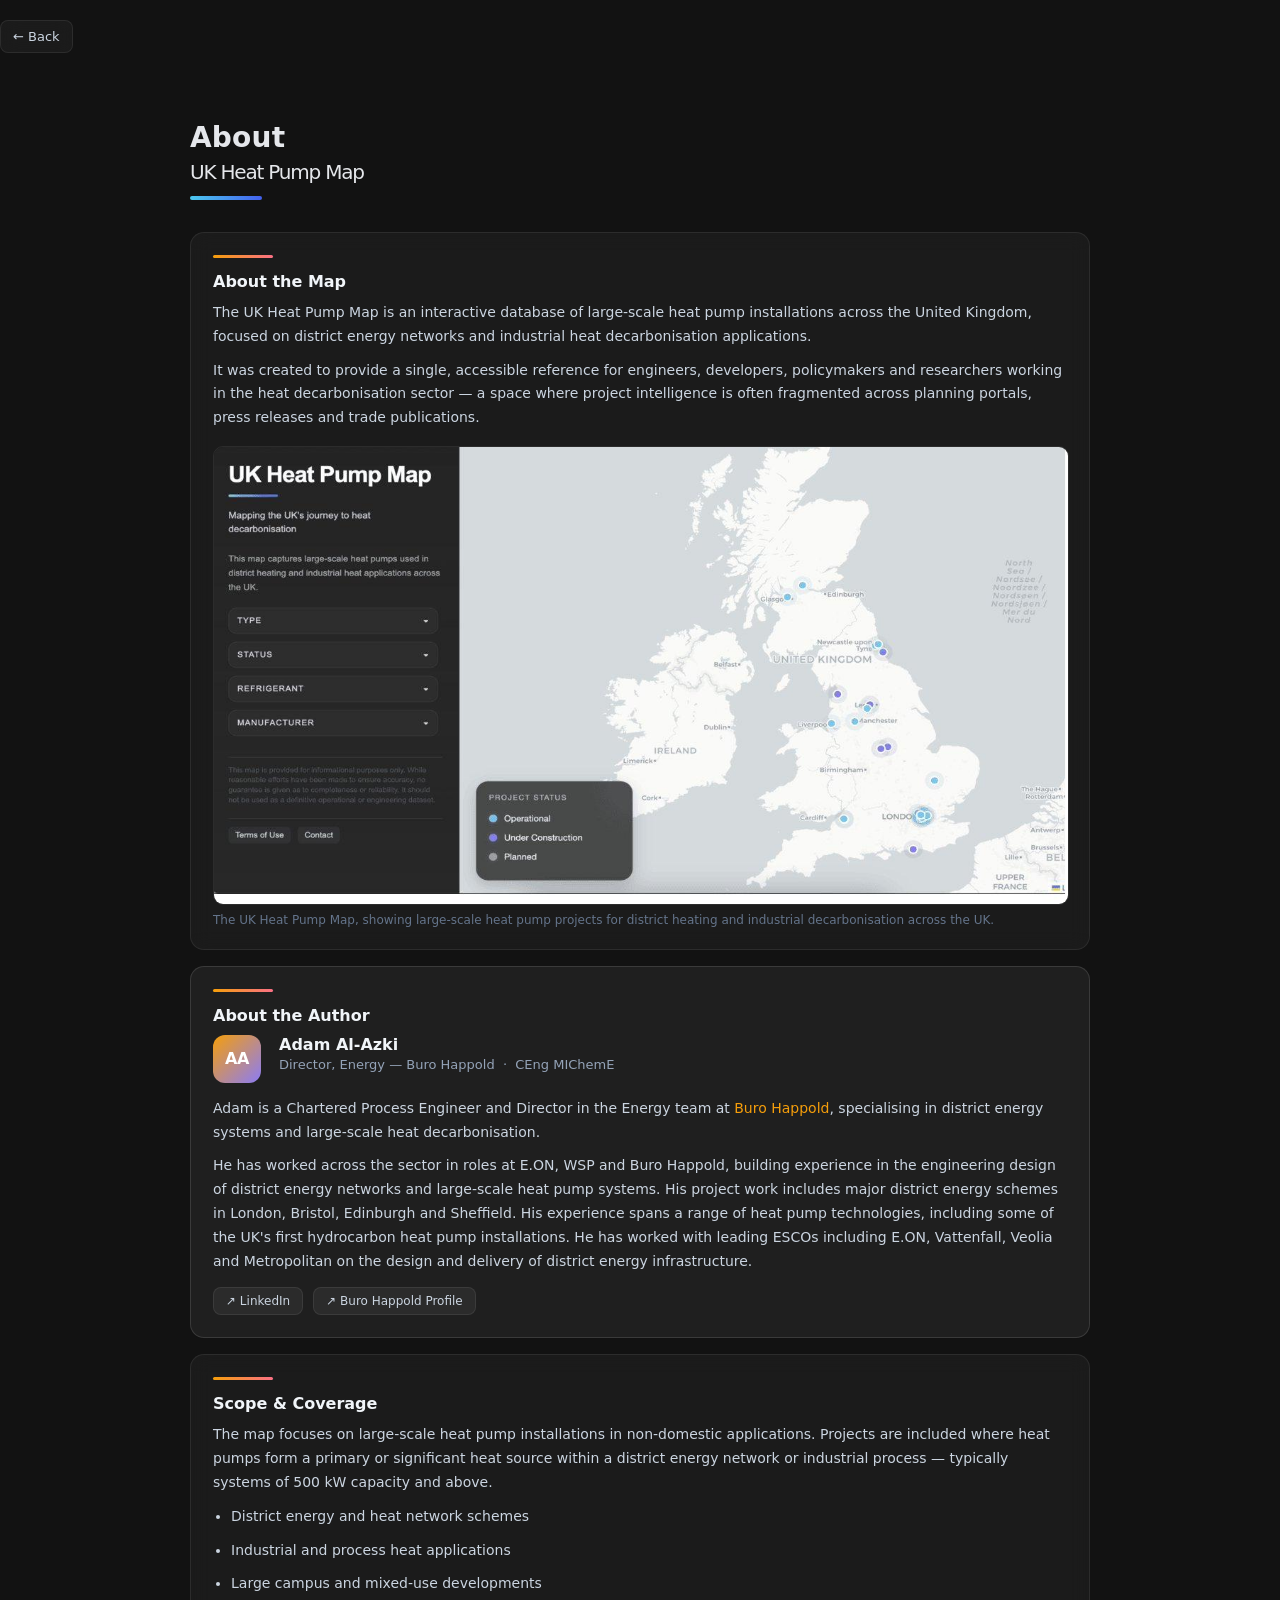
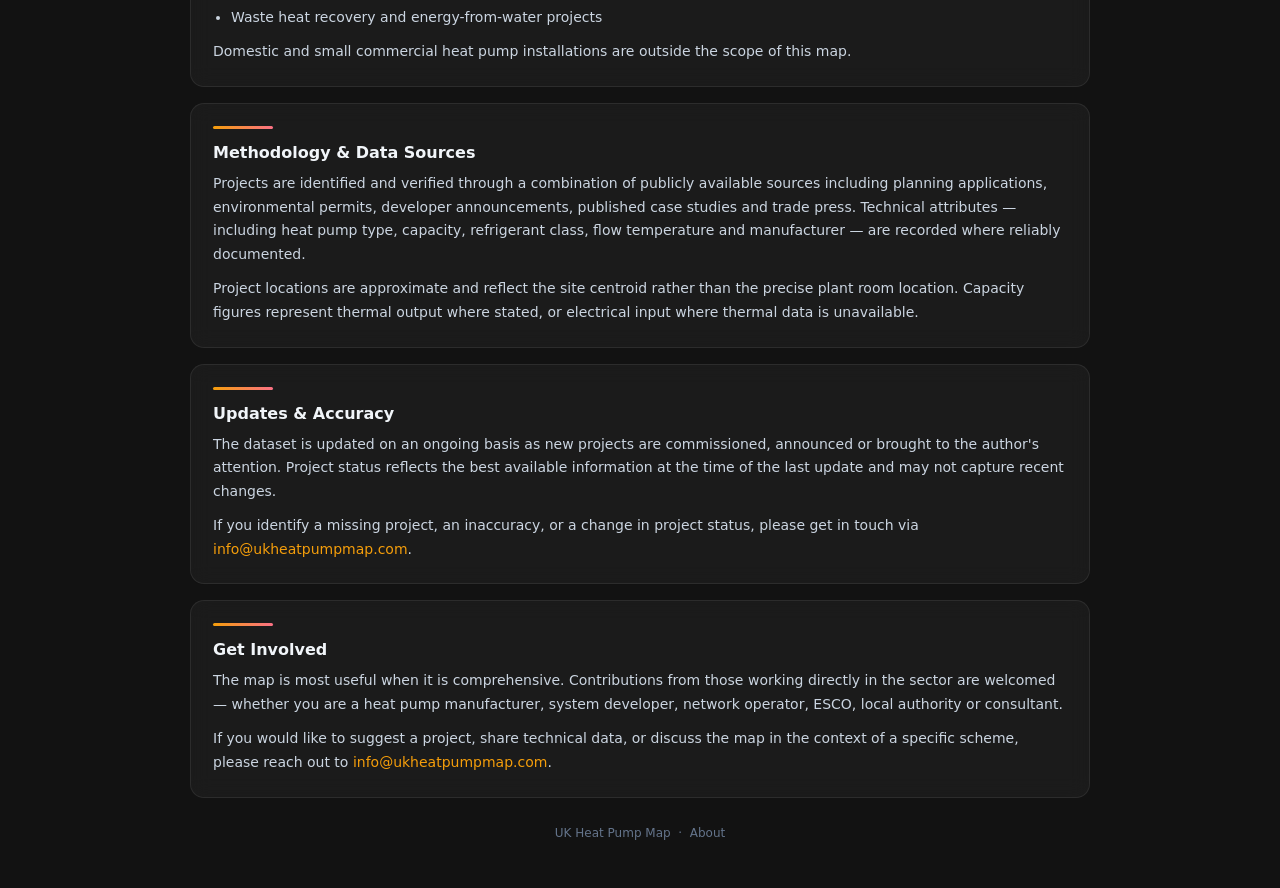
==== commit 5bfb0c5d: "Project list added" ====
--- a/about.html
+++ b/about.html
@@ -16,6 +16,20 @@
   <meta property="og:url" content="https://www.ukheatpumpmap.com/about.html" />
   <meta property="og:type" content="website" />
   <link rel="stylesheet" href="style.css" />
+
+  <script type="application/ld+json">
+  {
+    "@context": "https://schema.org",
+    "@type": "ImageObject",
+    "contentUrl": "https://www.ukheatpumpmap.com/uk-heat-pump-map-screenshot.jpg",
+    "url": "https://www.ukheatpumpmap.com/uk-heat-pump-map-screenshot.jpg",
+    "name": "UK Heat Pump Map screenshot",
+    "description": "Interactive map of UK large-scale heat pump projects, showing district heating and industrial decarbonisation installations plotted across the United Kingdom",
+    "width": 1204,
+    "height": 644,
+    "representativeOfPage": true
+  }
+  </script>
 
   <style>
     body {
@@ -184,6 +198,25 @@
       color: #94a3b8;
     }
 
+    /* MAP SCREENSHOT */
+    .map-screenshot {
+      margin: 16px 0 0 0;
+    }
+
+    .map-screenshot img {
+      display: block;
+      width: 100%;
+      height: auto;
+      border-radius: 10px;
+      border: 1px solid rgba(255,255,255,0.08);
+    }
+
+    .map-screenshot figcaption {
+      font-size: 12px;
+      color: #64748b;
+      margin-top: 8px;
+    }
+
     /* FOOTER */
     .footer {
       margin-top: 28px;
@@ -230,6 +263,16 @@
         project intelligence is often fragmented across planning portals, press releases and
         trade publications.
       </p>
+      <figure class="map-screenshot">
+        <img
+          src="uk-heat-pump-map-screenshot.jpg"
+          alt="Interactive map of UK large-scale heat pump projects, showing district heating and industrial decarbonisation installations plotted across the United Kingdom"
+          width="1204"
+          height="644"
+          loading="lazy"
+        />
+        <figcaption>The UK Heat Pump Map, showing large-scale heat pump projects for district heating and industrial decarbonisation across the UK.</figcaption>
+      </figure>
     </div>
 
     <!-- ABOUT THE AUTHOR -->
--- a/style.css
+++ b/style.css
@@ -893,6 +893,543 @@
 
 .modal-content a:hover {
   text-decoration: underline;
+}
+
+/* ===========================================
+   CONTRIBUTE MODAL
+   =========================================== */
+
+/* Wide variant — needs room for the project table */
+.modal-content.modal-wide {
+  width: 1080px;
+  max-width: calc(100vw - 40px);
+  max-height: calc(100vh - 40px);
+  overflow-y: auto;
+  padding: 24px 24px 20px;
+}
+
+.contribute-scope {
+  padding: 12px 14px;
+  border-radius: 10px;
+  background: rgba(245, 158, 11, 0.10);
+  border: 1px solid rgba(245, 158, 11, 0.22);
+  color: rgba(229, 231, 235, 0.92);
+}
+
+.contribute-scope strong {
+  color: #f59e0b;
+}
+
+.contribute-hint {
+  font-size: 13px;
+  color: rgba(148, 163, 184, 0.95);
+}
+
+/* Table scrolls horizontally inside its own container */
+.contribute-table-wrap {
+  overflow-x: auto;
+  border: 1px solid rgba(255, 255, 255, 0.09);
+  border-radius: 12px;
+  background: rgba(255, 255, 255, 0.02);
+}
+
+.contribute-table {
+  width: 100%;
+  border-collapse: collapse;
+  font-size: 12px;
+  min-width: 1180px;
+}
+
+.contribute-table th {
+  position: sticky;
+  top: 0;
+  z-index: 1;
+
+  padding: 10px 8px;
+  text-align: left;
+  font-weight: 600;
+  font-size: 11px;
+  letter-spacing: 0.2px;
+  color: rgba(226, 232, 240, 0.72);
+  white-space: nowrap;
+
+  background: rgba(32, 32, 32, 0.96);
+  border-bottom: 1px solid rgba(255, 255, 255, 0.10);
+}
+
+.contribute-table td {
+  padding: 5px 6px;
+  vertical-align: middle;
+  border-bottom: 1px solid rgba(255, 255, 255, 0.05);
+}
+
+.contribute-table tr:last-child td {
+  border-bottom: none;
+}
+
+.contribute-table .col-num,
+.contribute-table .col-action {
+  width: 34px;
+  text-align: center;
+}
+
+.contribute-row-num {
+  font-size: 11px;
+  color: rgba(148, 163, 184, 0.7);
+}
+
+/* Inputs inside the table */
+.contribute-table input,
+.contribute-table select {
+  width: 100%;
+  box-sizing: border-box;
+  padding: 7px 8px;
+  font-size: 12px;
+  font-family: inherit;
+  color: #e5e7eb;
+  background: rgba(255, 255, 255, 0.05);
+  border: 1px solid rgba(255, 255, 255, 0.10);
+  border-radius: 7px;
+  transition: border-color 0.15s ease, background 0.15s ease;
+}
+
+.contribute-table input:focus,
+.contribute-table select:focus,
+.contribute-field input:focus,
+.contribute-field textarea:focus {
+  outline: none;
+  border-color: rgba(245, 158, 11, 0.55);
+  background: rgba(255, 255, 255, 0.08);
+}
+
+.contribute-table input::placeholder {
+  color: rgba(148, 163, 184, 0.5);
+}
+
+.contribute-table select option {
+  background: #1f1f1f;
+  color: #e5e7eb;
+}
+
+/* Column widths — keep the table readable while scrolling */
+.contribute-table .cell-name    { min-width: 150px; }
+.contribute-table .cell-loc     { min-width: 150px; }
+.contribute-table .cell-status  { min-width: 130px; }
+.contribute-table .cell-op      { min-width: 120px; }
+.contribute-table .cell-type    { min-width: 120px; }
+.contribute-table .cell-cap     { min-width: 90px; }
+.contribute-table .cell-flow    { min-width: 90px; }
+.contribute-table .cell-ref     { min-width: 100px; }
+.contribute-table .cell-mfr     { min-width: 120px; }
+.contribute-table .cell-year    { min-width: 95px; }
+.contribute-table .cell-img     { min-width: 130px; }
+
+/* Remove-row button */
+.contribute-remove-btn {
+  width: 26px;
+  height: 26px;
+  display: flex;
+  align-items: center;
+  justify-content: center;
+  margin: 0 auto;
+
+  font-size: 15px;
+  line-height: 1;
+  color: rgba(226, 232, 240, 0.6);
+
+  background: rgba(255, 255, 255, 0.05);
+  border: 1px solid rgba(255, 255, 255, 0.10);
+  border-radius: 6px;
+  cursor: pointer;
+  transition: all 0.15s ease;
+}
+
+.contribute-remove-btn:hover {
+  color: #fb7185;
+  border-color: rgba(251, 113, 133, 0.4);
+  background: rgba(251, 113, 133, 0.12);
+}
+
+.contribute-remove-btn:disabled {
+  opacity: 0.3;
+  cursor: not-allowed;
+}
+
+.contribute-remove-btn:disabled:hover {
+  color: rgba(226, 232, 240, 0.6);
+  border-color: rgba(255, 255, 255, 0.10);
+  background: rgba(255, 255, 255, 0.05);
+}
+
+/* Add row */
+.contribute-add-btn {
+  margin-top: 10px;
+  padding: 8px 14px;
+
+  font-size: 12px;
+  font-family: inherit;
+  font-weight: 500;
+  color: #e5e7eb;
+
+  background: rgba(255, 255, 255, 0.05);
+  border: 1px solid rgba(255, 255, 255, 0.12);
+  border-radius: 8px;
+  cursor: pointer;
+  transition: all 0.18s ease;
+}
+
+.contribute-add-btn:hover {
+  background: rgba(245, 158, 11, 0.12);
+  border-color: rgba(245, 158, 11, 0.3);
+  color: #f59e0b;
+}
+
+/* Sections below the table */
+.contribute-section {
+  margin-top: 22px;
+  padding-top: 16px;
+  border-top: 1px solid rgba(255, 255, 255, 0.08);
+}
+
+.contribute-section h3 {
+  margin: 0 0 8px 0;
+  font-size: 14px;
+  font-weight: 600;
+  color: #f1f5f9;
+}
+
+.contribute-section p {
+  font-size: 13px;
+  margin: 0 0 12px 0;
+}
+
+/* Consent checkboxes */
+.contribute-check {
+  display: flex;
+  align-items: flex-start;
+  gap: 10px;
+
+  margin-bottom: 10px;
+  padding: 10px 12px;
+
+  font-size: 13px;
+  line-height: 1.5;
+  color: rgba(229, 231, 235, 0.88);
+
+  background: rgba(255, 255, 255, 0.03);
+  border: 1px solid rgba(255, 255, 255, 0.08);
+  border-radius: 9px;
+  cursor: pointer;
+  transition: border-color 0.15s ease, background 0.15s ease;
+}
+
+.contribute-check:hover {
+  background: rgba(255, 255, 255, 0.05);
+  border-color: rgba(255, 255, 255, 0.14);
+}
+
+.contribute-check input[type="checkbox"] {
+  flex-shrink: 0;
+  width: 15px;
+  height: 15px;
+  margin: 2px 0 0 0;
+  accent-color: #f59e0b;
+  cursor: pointer;
+}
+
+/* Labelled fields */
+.contribute-field {
+  display: block;
+  margin-top: 12px;
+}
+
+.contribute-field > span {
+  display: block;
+  margin-bottom: 5px;
+  font-size: 12px;
+  font-weight: 500;
+  color: rgba(226, 232, 240, 0.75);
+}
+
+.contribute-field input,
+.contribute-field textarea {
+  width: 100%;
+  box-sizing: border-box;
+  padding: 9px 11px;
+
+  font-size: 13px;
+  font-family: inherit;
+  color: #e5e7eb;
+
+  background: rgba(255, 255, 255, 0.05);
+  border: 1px solid rgba(255, 255, 255, 0.10);
+  border-radius: 8px;
+
+  transition: border-color 0.15s ease, background 0.15s ease;
+}
+
+.contribute-field textarea {
+  resize: vertical;
+  line-height: 1.5;
+}
+
+.contribute-field input::placeholder,
+.contribute-field textarea::placeholder {
+  color: rgba(148, 163, 184, 0.5);
+}
+
+.contribute-grid {
+  display: grid;
+  grid-template-columns: repeat(3, minmax(0, 1fr));
+  gap: 12px;
+}
+
+.contribute-grid .contribute-field {
+  margin-top: 0;
+}
+
+.contribute-photo-note {
+  margin-top: 18px;
+  font-size: 12.5px;
+  color: rgba(148, 163, 184, 0.95);
+}
+
+.contribute-photo-note strong {
+  color: rgba(226, 232, 240, 0.9);
+}
+
+/* ---- Send options ---- */
+.contribute-options {
+  display: grid;
+  grid-template-columns: repeat(2, minmax(0, 1fr));
+  gap: 12px;
+  margin-top: 4px;
+}
+
+.contribute-option {
+  display: flex;
+  flex-direction: column;
+
+  padding: 14px 14px 16px;
+
+  border: 1px solid rgba(255, 255, 255, 0.10);
+  border-radius: 12px;
+  background: rgba(255, 255, 255, 0.03);
+}
+
+.contribute-option-head {
+  display: flex;
+  align-items: center;
+  gap: 9px;
+  margin-bottom: 7px;
+}
+
+.contribute-option-num {
+  display: flex;
+  align-items: center;
+  justify-content: center;
+
+  width: 20px;
+  height: 20px;
+  flex-shrink: 0;
+
+  font-size: 11px;
+  font-weight: 700;
+
+  color: #1a1206;
+  background: #f59e0b;
+  border-radius: 50%;
+}
+
+.contribute-option-title {
+  font-size: 13.5px;
+  font-weight: 600;
+  color: #f1f5f9;
+}
+
+.contribute-option p {
+  flex: 1;
+  margin: 0 0 12px 0;
+  font-size: 12.5px;
+  line-height: 1.55;
+  color: rgba(148, 163, 184, 0.95);
+}
+
+.contribute-submit-btn,
+.contribute-copy-btn {
+  width: 100%;
+  padding: 11px 16px;
+
+  font-size: 13px;
+  font-family: inherit;
+  font-weight: 600;
+
+  border-radius: 9px;
+  cursor: pointer;
+  transition: all 0.18s ease;
+}
+
+.contribute-submit-btn {
+  color: #1a1206;
+  background: linear-gradient(135deg, #f59e0b, #fbbf24);
+  border: 1px solid rgba(245, 158, 11, 0.5);
+}
+
+.contribute-submit-btn:hover {
+  filter: brightness(1.08);
+  transform: translateY(-1px);
+}
+
+/* Copy button reads as a genuine alternative, not a throwaway */
+.contribute-copy-btn {
+  display: flex;
+  align-items: center;
+  justify-content: center;
+  gap: 8px;
+
+  color: #f1f5f9;
+  background: rgba(255, 255, 255, 0.09);
+  border: 1px solid rgba(255, 255, 255, 0.22);
+}
+
+.contribute-copy-btn:hover {
+  background: rgba(255, 255, 255, 0.14);
+  border-color: rgba(255, 255, 255, 0.32);
+  transform: translateY(-1px);
+}
+
+.contribute-copy-icon {
+  width: 15px;
+  height: 15px;
+  flex-shrink: 0;
+  fill: none;
+  stroke: currentColor;
+  stroke-width: 1.9;
+  stroke-linecap: round;
+  stroke-linejoin: round;
+}
+
+.contribute-copy-btn.copied {
+  color: #34d399;
+  border-color: rgba(52, 211, 153, 0.45);
+  background: rgba(52, 211, 153, 0.14);
+}
+
+.contribute-status {
+  margin-top: 12px;
+  min-height: 18px;
+  font-size: 12.5px;
+  color: rgba(148, 163, 184, 0.95);
+}
+
+.contribute-status.is-error {
+  color: #fb7185;
+}
+
+/* Success state gets a panel so the paste instruction is unmissable */
+.contribute-status.is-success {
+  padding: 11px 13px;
+  font-size: 13px;
+  font-weight: 500;
+  color: #6ee7b7;
+  background: rgba(52, 211, 153, 0.12);
+  border: 1px solid rgba(52, 211, 153, 0.32);
+  border-radius: 9px;
+}
+
+.contribute-status a {
+  color: inherit;
+  text-decoration: underline;
+}
+
+/* ---- Mobile: table collapses into stacked cards ---- */
+@media (max-width: 768px) {
+  .modal-content.modal-wide {
+    width: 100%;
+    max-width: 100%;
+    max-height: 100vh;
+    height: 100vh;
+    border-radius: 0;
+    padding: 20px 16px 24px;
+  }
+
+  .contribute-table-wrap {
+    overflow-x: visible;
+    border: none;
+    background: none;
+  }
+
+  .contribute-table {
+    min-width: 0;
+    display: block;
+  }
+
+  .contribute-table thead {
+    display: none;
+  }
+
+  .contribute-table tbody,
+  .contribute-table tr,
+  .contribute-table td {
+    display: block;
+    width: 100%;
+    box-sizing: border-box;
+  }
+
+  .contribute-table tr {
+    position: relative;
+    margin-bottom: 14px;
+    padding: 12px 12px 8px;
+    border: 1px solid rgba(255, 255, 255, 0.10);
+    border-radius: 12px;
+    background: rgba(255, 255, 255, 0.03);
+  }
+
+  .contribute-table td {
+    padding: 6px 0;
+    border-bottom: none;
+  }
+
+  /* Show the header text as a label above each field */
+  .contribute-table td[data-label]::before {
+    content: attr(data-label);
+    display: block;
+    margin-bottom: 4px;
+    font-size: 11px;
+    font-weight: 500;
+    color: rgba(226, 232, 240, 0.7);
+  }
+
+  .contribute-table .col-num {
+    width: auto;
+    text-align: left;
+    font-size: 12px;
+    font-weight: 600;
+    color: #f59e0b;
+    padding-bottom: 4px;
+  }
+
+  .contribute-table .col-action {
+    position: absolute;
+    top: 8px;
+    right: 8px;
+    width: auto;
+    padding: 0;
+  }
+
+  .contribute-table input,
+  .contribute-table select {
+    font-size: 16px; /* prevents iOS zoom-on-focus */
+    padding: 9px 10px;
+  }
+
+  .contribute-grid {
+    grid-template-columns: 1fr;
+  }
+
+  .contribute-options {
+    grid-template-columns: 1fr;
+  }
 }
 
 .panel-footer {
